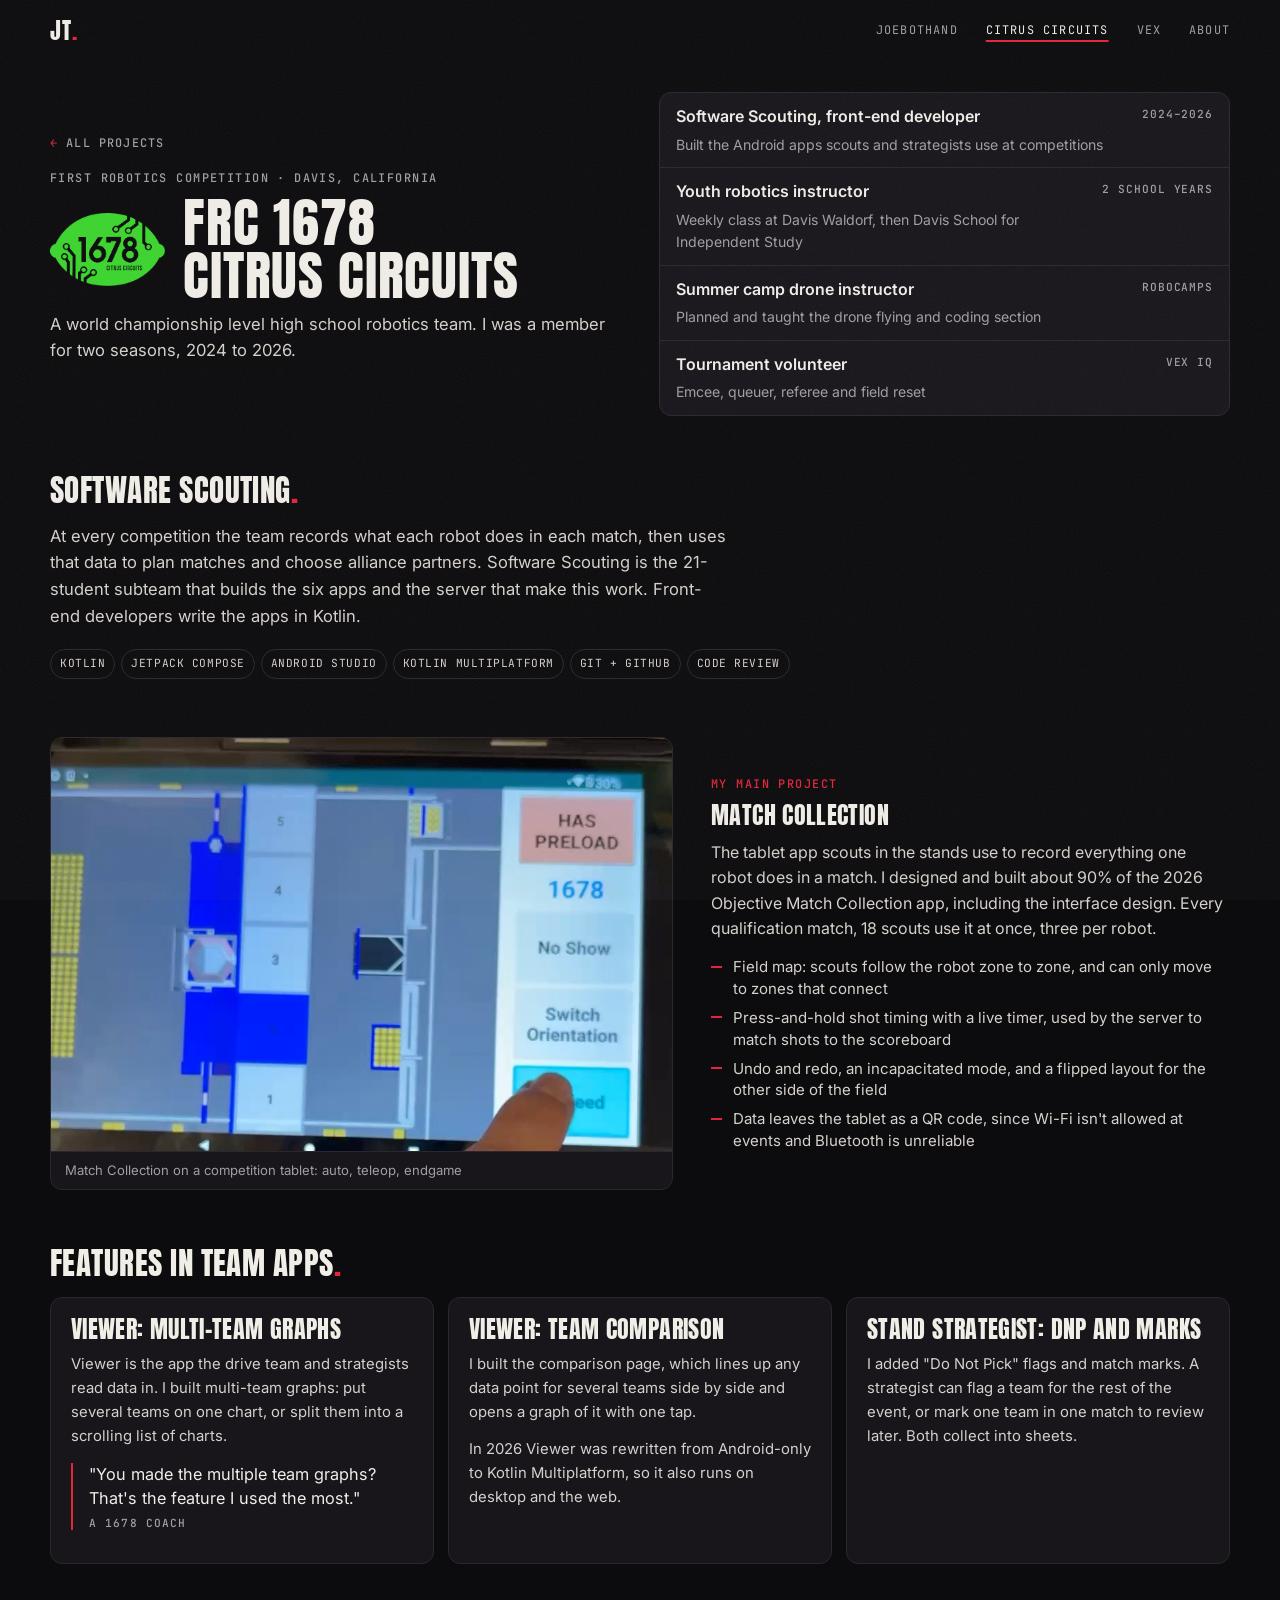
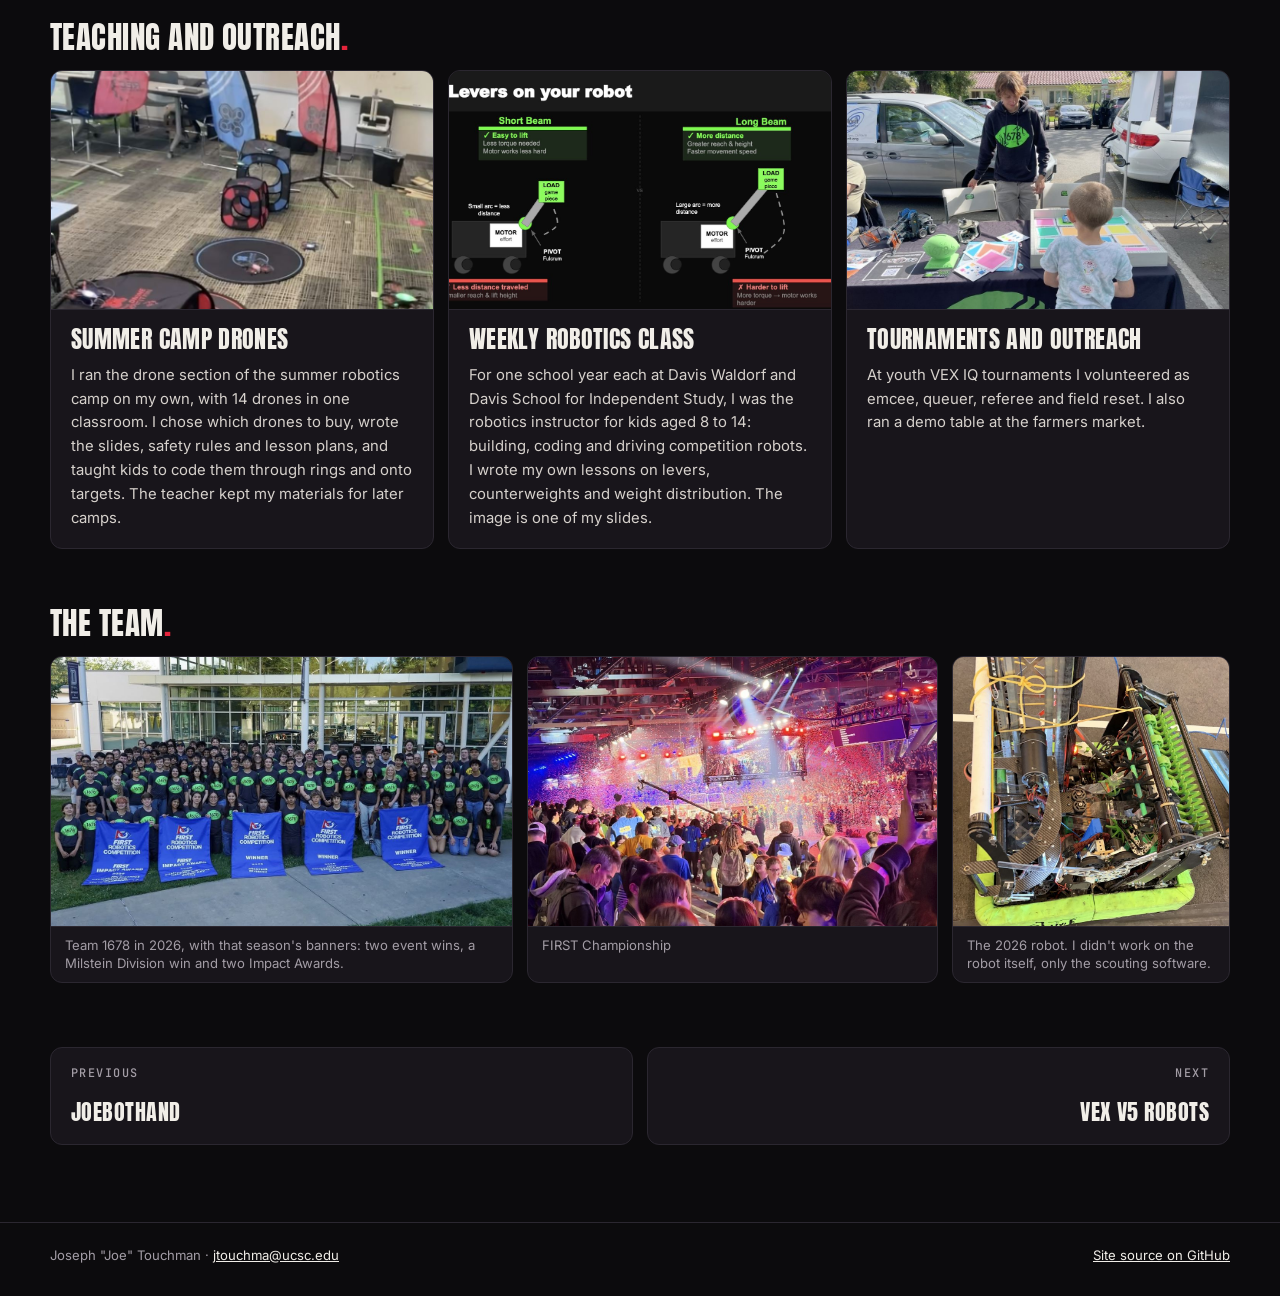
==== citrus.html @ 715a4aa3 "Restructure into a short home page plus one page per project Home is now the hero with contact links" ====
<!doctype html>
<html lang="en">
<head>
  <meta charset="utf-8">
  <meta name="viewport" content="width=device-width, initial-scale=1">
  <title>FRC 1678 Citrus Circuits · Joe Touchman</title>
  <meta name="description" content="My two seasons on FRC Team 1678 Citrus Circuits: Software Scouting front-end developer, youth robotics instructor and tournament volunteer.">
  <link rel="canonical" href="https://joetouchman.com/citrus.html">
  <meta property="og:type" content="website">
  <meta property="og:title" content="FRC 1678 Citrus Circuits · Joe Touchman">
  <meta property="og:description" content="My two seasons on FRC Team 1678 Citrus Circuits: Software Scouting front-end developer, youth robotics instructor and tournament volunteer.">
  <meta property="og:url" content="https://joetouchman.com/citrus.html">
  <meta property="og:image" content="https://joetouchman.com/assets/img/og.jpg">
  <meta name="twitter:card" content="summary_large_image">
  <meta name="theme-color" content="#0c0b0d">
  <link rel="icon" href="data:image/svg+xml,%3Csvg xmlns='http://www.w3.org/2000/svg' viewBox='0 0 64 64'%3E%3Crect width='64' height='64' rx='12' fill='%230c0b0d'/%3E%3Ctext x='32' y='44' font-family='Impact,Arial Black,sans-serif' font-size='34' text-anchor='middle' fill='%23f1eee8'%3EJT%3C/text%3E%3Crect x='12' y='52' width='40' height='4' fill='%23e5243b'/%3E%3C/svg%3E">
  <link rel="preconnect" href="https://fonts.googleapis.com">
  <link rel="preconnect" href="https://fonts.gstatic.com" crossorigin>
  <link href="https://fonts.googleapis.com/css2?family=Anton&family=Inter:wght@400;500;600&family=JetBrains+Mono:wght@400;500&display=swap" rel="stylesheet">
  <link rel="stylesheet" href="css/style.css">
</head>
<body>
  <a class="skip" href="#main">Skip to content</a>

  <header class="nav" id="nav">
    <a class="nav__logo" href="index.html" aria-label="Joe Touchman, home">JT<span>.</span></a>
    <nav class="nav__links" aria-label="Pages">
      <a href="hand.html">JoebotHand</a>
      <a href="citrus.html" class="is-active">Citrus Circuits</a>
      <a href="vex.html">VEX</a>
      <a href="index.html#about" class="hide-s">About</a>
    </nav>
  </header>

  <main class="page" id="main">
    <div class="wrap">

      <header class="page__head">
        <div>
          <a class="back" href="index.html#projects">All projects</a>
          <span class="tag">FIRST Robotics Competition · Davis, California</span>
          <div class="titlerow">
            <img src="assets/img/citrus-logo.png" width="313" height="199" alt="Citrus Circuits 1678 logo">
            <h1>FRC 1678 Citrus Circuits</h1>
          </div>
          <p class="lead">A world championship level high school robotics team. I was a member for two seasons, 2024 to 2026.</p>
        </div>
        <ul class="roles" aria-label="My roles">
          <li><b>Software Scouting, front-end developer</b><em>2024–2026</em><span>Built the Android apps scouts and strategists use at competitions</span></li>
          <li><b>Youth robotics instructor</b><em>2 school years</em><span>Weekly class at Davis Waldorf, then Davis School for Independent Study</span></li>
          <li><b>Summer camp drone instructor</b><em>Robocamps</em><span>Planned and taught the drone flying and coding section</span></li>
          <li><b>Tournament volunteer</b><em>VEX IQ</em><span>Emcee, queuer, referee and field reset</span></li>
        </ul>
      </header>

      <section class="block reveal">
        <h2>Software Scouting</h2>
        <p class="lead">At every competition the team records what each robot does in each match, then uses that data to plan matches and choose alliance partners. Software Scouting is the 21-student subteam that builds the six apps and the server that make this work. Front-end developers write the apps in Kotlin.</p>
        <ul class="chips"><li>Kotlin</li><li>Jetpack Compose</li><li>Android Studio</li><li>Kotlin Multiplatform</li><li>Git + GitHub</li><li>Code review</li></ul>
      </section>

      <section class="block reveal">
        <div class="split split--wide">
          <figure class="frame">
            <video class="loop" muted loop playsinline preload="none" poster="assets/video/match-collection.jpg" aria-label="Using the Match Collection app on a tablet: tapping field zones in auto, holding the shoot button in teleop, then the endgame screen.">
              <source src="assets/video/match-collection.mp4" type="video/mp4">
            </video>
            <figcaption>Match Collection on a competition tablet: auto, teleop, endgame</figcaption>
          </figure>
          <div>
            <span class="tag tag--hot">My main project</span>
            <h3>Match Collection</h3>
            <p>The tablet app scouts in the stands use to record everything one robot does in a match. I designed and built about 90% of the 2026 Objective Match Collection app, including the interface design. Every qualification match, 18 scouts use it at once, three per robot.</p>
            <ul class="ticks">
              <li>Field map: scouts follow the robot zone to zone, and can only move to zones that connect</li>
              <li>Press-and-hold shot timing with a live timer, used by the server to match shots to the scoreboard</li>
              <li>Undo and redo, an incapacitated mode, and a flipped layout for the other side of the field</li>
              <li>Data leaves the tablet as a QR code, since Wi-Fi isn't allowed at events and Bluetooth is unreliable</li>
            </ul>
          </div>
        </div>
      </section>

      <section class="block reveal">
        <h2>Features in team apps</h2>
        <div class="cards">
          <article class="card">
            <h3>Viewer: multi-team graphs</h3>
            <p>Viewer is the app the drive team and strategists read data in. I built multi-team graphs: put several teams on one chart, or split them into a scrolling list of charts.</p>
            <blockquote>"You made the multiple team graphs? That's the feature I used the most."<cite>A 1678 coach</cite></blockquote>
          </article>
          <article class="card">
            <h3>Viewer: team comparison</h3>
            <p>I built the comparison page, which lines up any data point for several teams side by side and opens a graph of it with one tap.</p>
            <p class="small">In 2026 Viewer was rewritten from Android-only to Kotlin Multiplatform, so it also runs on desktop and the web.</p>
          </article>
          <article class="card">
            <h3>Stand Strategist: DNP and marks</h3>
            <p>I added "Do Not Pick" flags and match marks. A strategist can flag a team for the rest of the event, or mark one team in one match to review later. Both collect into sheets.</p>
          </article>
        </div>
      </section>

      <section class="block reveal">
        <h2>Teaching and outreach</h2>
        <div class="cards">
          <article class="card card--img">
            <img src="assets/img/drone-course.jpg" loading="lazy" width="800" height="1070" alt="A classroom drone course with arches, hoops and landing pads.">
            <h3>Summer camp drones</h3>
            <p>I ran the drone section of the summer robotics camp on my own, with 14 drones in one classroom. I chose which drones to buy, wrote the slides, safety rules and lesson plans, and taught kids to code them through rings and onto targets. The teacher kept my materials for later camps.</p>
          </article>
          <article class="card card--img">
            <img src="assets/img/slide-levers.jpg" loading="lazy" width="1200" height="675" alt="One of my slides comparing a short arm and a long arm on a robot.">
            <h3>Weekly robotics class</h3>
            <p>For one school year each at Davis Waldorf and Davis School for Independent Study, I was the robotics instructor for kids aged 8 to 14: building, coding and driving competition robots. I wrote my own lessons on levers, counterweights and weight distribution. The image is one of my slides.</p>
          </article>
          <article class="card card--img">
            <img src="assets/img/outreach-market.jpg" loading="lazy" width="1000" height="741" alt="Me running a Citrus Circuits robotics table at a farmers market.">
            <h3>Tournaments and outreach</h3>
            <p>At youth VEX IQ tournaments I volunteered as emcee, queuer, referee and field reset. I also ran a demo table at the farmers market.</p>
          </article>
        </div>
      </section>

      <section class="block reveal">
        <h2>The team</h2>
        <div class="gallery">
          <figure class="frame">
            <img src="assets/img/team-2026.jpg" loading="lazy" width="1200" height="792" alt="The 2026 Citrus Circuits team posing with five blue FIRST Robotics Competition banners.">
            <figcaption>Team 1678 in 2026, with that season's banners: two event wins, a Milstein Division win and two Impact Awards.</figcaption>
          </figure>
          <figure class="frame">
            <img src="assets/img/worlds.jpg" loading="lazy" width="1200" height="897" alt="Confetti falling over the crowd at the FIRST Championship.">
            <figcaption>FIRST Championship</figcaption>
          </figure>
          <figure class="frame">
            <img src="assets/img/robot-2026.jpg" loading="lazy" width="900" height="996" alt="The 2026 Citrus Circuits robot, seen from above.">
            <figcaption>The 2026 robot. I didn't work on the robot itself, only the scouting software.</figcaption>
          </figure>
        </div>
      </section>

      <nav class="nextup" aria-label="Other projects">
        <a href="hand.html"><span class="tag">Previous</span><b>JoebotHand</b></a>
        <a href="vex.html"><span class="tag">Next</span><b>VEX V5 robots</b></a>
      </nav>
    </div>
  </main>

  <footer class="footer">
    <div class="wrap">
      <p>Joseph "Joe" Touchman · <a href="mailto:jtouchma@ucsc.edu">jtouchma@ucsc.edu</a></p>
      <p><a href="https://github.com/JoeTouchman/joetouchman.com" target="_blank" rel="noopener">Site source on GitHub</a></p>
    </div>
  </footer>

  <script src="js/main.js" defer></script>
</body>
</html>
---- css/style.css ----
/* joetouchman.com
   Palette: near-black, bone white, one crimson accent, a little violet in the glows.
   Type: Anton (display), Inter (body), JetBrains Mono (labels). */

:root {
  --bg: #0c0b0d;
  --bg-alt: #121014;
  --surface: #18151b;
  --line: #2b2730;
  --text: #f1eee8;
  --soft: #d6d1cc;
  --muted: #a39da6;
  --accent: #e5243b;
  --accent-soft: rgba(229, 36, 59, .13);
  --violet: #7a4bff;
  --radius: 12px;
  --wrap: 1180px;
  --gap: clamp(20px, 3vw, 40px);
  --display: "Anton", "Impact", "Arial Narrow Bold", sans-serif;
  --body: "Inter", system-ui, -apple-system, "Segoe UI", sans-serif;
  --mono: "JetBrains Mono", ui-monospace, "SF Mono", Menlo, monospace;
}

*, *::before, *::after { box-sizing: border-box; }
html { scroll-behavior: smooth; scroll-padding-top: 76px; -webkit-text-size-adjust: 100%; }
body {
  margin: 0;
  background: var(--bg);
  color: var(--text);
  font-family: var(--body);
  font-size: 16px;
  line-height: 1.6;
  -webkit-font-smoothing: antialiased;
  overflow-x: hidden;
}
/* faint film grain over everything */
body::after {
  content: "";
  position: fixed; inset: 0;
  pointer-events: none;
  z-index: 100;
  opacity: .06;
  background-image: url("data:image/svg+xml,%3Csvg xmlns='http://www.w3.org/2000/svg' width='220' height='220'%3E%3Cfilter id='n'%3E%3CfeTurbulence type='fractalNoise' baseFrequency='.9' numOctaves='2' stitchTiles='stitch'/%3E%3C/filter%3E%3Crect width='100%25' height='100%25' filter='url(%23n)'/%3E%3C/svg%3E");
}
img, video, canvas { display: block; max-width: 100%; height: auto; }
a { color: inherit; }
p { margin: 0 0 .9em; }
h1, h2, h3, h4 { margin: 0; font-weight: 400; }
ul, ol, dl, dd { margin: 0; padding: 0; list-style: none; }
::selection { background: var(--accent); color: #fff; }
:focus-visible { outline: 2px solid var(--accent); outline-offset: 3px; border-radius: 4px; }

.wrap { width: min(var(--wrap), 100% - 48px); margin-inline: auto; }
.skip { position: absolute; left: -999px; top: 8px; background: var(--text); color: var(--bg); padding: 8px 14px; border-radius: 8px; z-index: 200; }
.skip:focus { left: 8px; }

/* ---------- type ---------- */
h1, h2, h3 { font-family: var(--display); text-transform: uppercase; letter-spacing: .015em; text-wrap: balance; }
h2 { font-size: clamp(1.9rem, 3.2vw, 2.6rem); line-height: 1.05; }
h3 { font-size: clamp(1.3rem, 1.9vw, 1.6rem); line-height: 1.1; margin-bottom: .45em; }
h4 { font-family: var(--mono); font-size: .74rem; font-weight: 500; text-transform: uppercase; letter-spacing: .12em; color: var(--muted); margin-bottom: .7em; }
.lead { font-size: clamp(1.02rem, 1.3vw, 1.14rem); color: var(--soft); max-width: 68ch; }
.small { font-size: .86rem; color: var(--muted); }
.muted { color: var(--muted); }
.tag, .eyebrow {
  font-family: var(--mono);
  font-size: .74rem;
  font-weight: 500;
  letter-spacing: .12em;
  text-transform: uppercase;
  color: var(--muted);
}
.tag { display: block; margin-bottom: .7em; }
.tag--hot { color: var(--accent); }

/* ---------- buttons, chips, lists ---------- */
.btn {
  display: inline-flex; align-items: center; gap: .5em;
  padding: .7em 1.15em;
  border: 1px solid var(--line);
  border-radius: 999px;
  background: rgba(255, 255, 255, .02);
  color: var(--text);
  font: 500 .92rem/1 var(--body);
  text-decoration: none;
  cursor: pointer;
  transition: border-color .2s, background .2s, transform .2s;
}
.btn:hover { border-color: var(--text); transform: translateY(-2px); }
.btn--primary { background: var(--accent); border-color: var(--accent); color: #fff; }
.btn--primary:hover { background: #ff3049; border-color: #ff3049; }
.btn[hidden] { display: none; }
.row { display: flex; flex-wrap: wrap; gap: 10px; margin: 1.1em 0 0; }
.chips { display: flex; flex-wrap: wrap; gap: 6px; margin: 0; }
.chips span, .chips li { font-family: var(--mono); font-size: .7rem; letter-spacing: .05em; text-transform: uppercase; padding: 5px 9px; border: 1px solid var(--line); border-radius: 999px; color: var(--soft); white-space: nowrap; }
.ticks { display: grid; gap: 7px; }
.ticks li { position: relative; padding-left: 22px; color: var(--soft); font-size: .94rem; line-height: 1.45; }
.ticks li::before { content: ""; position: absolute; left: 0; top: .62em; width: 11px; height: 2px; background: var(--accent); }

/* ---------- nav ---------- */
.nav {
  position: fixed; top: 0; left: 0; right: 0; z-index: 50;
  display: flex; align-items: center; justify-content: space-between; gap: 20px;
  padding: 12px max(24px, calc((100vw - var(--wrap)) / 2));
  transition: background .3s, border-color .3s;
  border-bottom: 1px solid transparent;
}
.nav.is-stuck { background: rgba(12, 11, 13, .8); backdrop-filter: blur(14px); -webkit-backdrop-filter: blur(14px); border-color: var(--line); }
.nav__logo { font-family: var(--display); font-size: 1.45rem; letter-spacing: .04em; text-decoration: none; }
.nav__logo span { color: var(--accent); }
.nav__links { display: flex; gap: clamp(14px, 2.4vw, 28px); }
.nav__links a { font-family: var(--mono); font-size: .74rem; letter-spacing: .1em; text-transform: uppercase; text-decoration: none; color: var(--muted); transition: color .2s; white-space: nowrap; }
.nav__links a:hover, .nav__links a.is-active { color: var(--text); }
.nav__links a.is-active { text-decoration: underline; text-decoration-color: var(--accent); text-underline-offset: 6px; text-decoration-thickness: 2px; }

/* ---------- media frames ---------- */
.frame {
  position: relative; margin: 0;
  border: 1px solid var(--line);
  border-radius: var(--radius);
  background: var(--surface);
  overflow: hidden;
}
.frame > img, .frame > video { width: 100%; }
.frame figcaption { padding: 9px 14px; font-size: .82rem; color: var(--muted); border-top: 1px solid var(--line); line-height: 1.4; }
.frame figcaption b { color: var(--text); font-weight: 600; }

/* ---------- hero ---------- */
.hero { position: relative; min-height: 100svh; display: flex; flex-direction: column; padding-top: 72px; overflow: hidden; }
.hero__glow {
  position: absolute; inset: -20%;
  background:
    radial-gradient(38% 42% at var(--mx, 72%) var(--my, 38%), rgba(229, 36, 59, .2), transparent 70%),
    radial-gradient(34% 40% at 18% 78%, rgba(122, 75, 255, .13), transparent 70%);
  pointer-events: none;
}
.hero__grid { position: relative; flex: 1; display: grid; grid-template-columns: minmax(0, 1fr) minmax(0, 1fr); gap: clamp(28px, 4vw, 64px); align-items: stretch; }
.hero__text { container-type: inline-size; display: flex; flex-direction: column; justify-content: flex-end; padding-top: 20px; }
.eyebrow { display: flex; align-items: center; gap: 10px; margin-bottom: 1.3em; }
.dot { flex: none; width: 8px; height: 8px; border-radius: 50%; background: var(--accent); box-shadow: 0 0 0 0 rgba(229, 36, 59, .7); animation: pulse 2s infinite; }
@keyframes pulse { to { box-shadow: 0 0 0 12px rgba(229, 36, 59, 0); } }
.hero__name { font-size: clamp(3.4rem, 9vw, 8rem); line-height: .9; letter-spacing: .005em; }
/* size the name so TOUCHMAN exactly fills its column (the word is about 4.1em wide) */
@supports (width: 1cqw) { .hero__name { font-size: min(calc(100cqw / 4.2), 11rem); } }
.hero__name .line { display: block; overflow: hidden; padding-bottom: .06em; }
.hero__name .line > span { display: block; transform: translateY(105%); animation: rise .9s cubic-bezier(.2, .8, .2, 1) forwards; }
.hero__name .line:nth-child(2) > span { animation-delay: .12s; }
.hero__name .line--outline { color: transparent; -webkit-text-stroke: 2px var(--text); }
@keyframes rise { to { transform: none; } }

.hero__lower { display: flex; align-items: flex-end; justify-content: space-between; gap: 12px; }
.contacts { align-self: flex-start; display: grid; gap: 2px; margin-top: clamp(18px, 3.2vh, 34px); padding-bottom: 24px; min-width: 0; }
.contacts .c { display: flex; align-items: center; gap: 12px; padding: 6px 0; color: var(--soft); text-decoration: none; font-size: 1rem; transition: color .2s, transform .2s; }
.contacts svg { flex: none; width: 19px; height: 19px; fill: var(--muted); transition: fill .2s; }
.contacts a.c:hover { color: var(--text); transform: translateX(4px); }
.contacts a.c:hover svg { fill: var(--accent); }
.contacts small { font: 500 .62rem var(--mono); letter-spacing: .1em; text-transform: uppercase; color: var(--muted); border: 1px solid var(--line); border-radius: 999px; padding: 2px 7px; }
.contacts .c--todo { color: var(--muted); cursor: default; }
.hero__portrait { flex: none; align-self: flex-end; margin: -30px 0 0; position: relative; z-index: 2; }
.hero__portrait img { height: clamp(240px, 47svh, 470px); width: auto; filter: drop-shadow(0 0 46px rgba(229, 36, 59, .28)); }

.hero__media { align-self: center; margin-bottom: 28px; box-shadow: 0 40px 120px -30px rgba(229, 36, 59, .35); transform: rotate(1.2deg); transition: transform .5s cubic-bezier(.2, .8, .2, 1); }
.hero__media:hover { transform: rotate(0); }
.hero__media video { aspect-ratio: 16 / 9; object-fit: cover; }
.hero__media figcaption { padding: 0; }
.hero__media figcaption a { display: flex; align-items: center; justify-content: space-between; padding: 11px 16px; color: var(--text); text-decoration: none; font: 500 .8rem var(--mono); letter-spacing: .1em; text-transform: uppercase; transition: background .2s, color .2s; }
.hero__media figcaption a:hover { background: var(--accent); color: #fff; }

.eyebrow, .contacts, .hero__portrait, .hero__media { opacity: 0; animation: fadeUp .8s .35s ease forwards; }
.contacts { animation-delay: .45s; }
.hero__portrait { animation-delay: .55s; }
.hero__media { animation-name: fadeUpTilt; animation-delay: .5s; }
@keyframes fadeUp { from { opacity: 0; transform: translateY(18px); } to { opacity: 1; transform: none; } }
@keyframes fadeUpTilt { from { opacity: 0; transform: translateY(24px) rotate(0); } to { opacity: 1; transform: rotate(1.2deg); } }

.ticker { position: relative; z-index: 3; border-block: 1px solid var(--line); background: var(--bg); overflow: hidden; }
.ticker__track { display: flex; align-items: center; gap: 26px; width: max-content; padding: 11px 0; animation: marquee 46s linear infinite; }
.ticker span { font-family: var(--display); text-transform: uppercase; font-size: 1.1rem; letter-spacing: .05em; color: #cfc9c4; white-space: nowrap; }
.ticker i { font-style: normal; color: var(--accent); font-size: .7rem; }
@keyframes marquee { to { transform: translateX(-50%); } }

/* ---------- sections ---------- */
.section { padding: clamp(44px, 5.5vw, 76px) 0; position: relative; }
.section--alt { background: var(--bg-alt); border-block: 1px solid var(--line); }
.section__head { display: flex; align-items: baseline; gap: 18px; flex-wrap: wrap; margin-bottom: clamp(18px, 2.4vw, 28px); }
.section__head h2::after { content: "."; color: var(--accent); }
.section__head p { margin: 0; color: var(--muted); font-size: .95rem; }
.block { margin-top: clamp(36px, 4.5vw, 60px); }
.block > h2 { margin-bottom: .55em; font-size: clamp(1.5rem, 2.4vw, 2rem); }
.block > h2::after { content: "."; color: var(--accent); }
.block > .lead { margin-bottom: 1.2em; }

.reveal { opacity: 0; transform: translateY(22px); transition: opacity .7s ease, transform .7s cubic-bezier(.2, .8, .2, 1); }
.reveal.is-in { opacity: 1; transform: none; }

/* ---------- home: project cards ---------- */
.projects { display: grid; grid-template-columns: 1.25fr 1fr 1fr; gap: 16px; }
.pcard { display: flex; flex-direction: column; border: 1px solid var(--line); border-radius: var(--radius); background: var(--surface); overflow: hidden; text-decoration: none; transition: border-color .25s, transform .25s, box-shadow .25s; }
.pcard:hover { border-color: var(--accent); transform: translateY(-4px); box-shadow: 0 24px 60px -30px rgba(229, 36, 59, .5); }
.pcard__media { position: relative; border-bottom: 1px solid var(--line); background: #000; }
.pcard__media img, .pcard__media video { width: 100%; height: clamp(150px, 15vw, 200px); object-fit: cover; }
.pcard__media .pcard__logo { position: absolute; left: 12px; bottom: 12px; width: 84px; height: auto; filter: drop-shadow(0 4px 14px rgba(0, 0, 0, .8)); }
.pcard__body { display: flex; flex-direction: column; flex: 1; padding: 18px 20px 18px; }
.pcard__body h3 { font-size: clamp(1.5rem, 2.2vw, 1.9rem); margin-bottom: .3em; }
.pcard__body > p { color: var(--soft); font-size: .95rem; margin-bottom: .9em; }
.pcard .ticks { margin-bottom: 1.1em; }
.pcard .ticks li { font-size: .88rem; color: var(--muted); }
.more { margin-top: auto; font: 500 .76rem var(--mono); letter-spacing: .1em; text-transform: uppercase; color: var(--text); display: flex; align-items: center; gap: 8px; }
.more::after { content: "→"; color: var(--accent); transition: transform .25s; }
.pcard:hover .more::after { transform: translateX(5px); }

/* ---------- home: about ---------- */
.about { display: grid; grid-template-columns: minmax(0, 1fr) minmax(0, 1fr); gap: var(--gap); align-items: start; }
.about__text p { color: var(--soft); }
.looking { margin: 1.1em 0 1.2em; padding: 14px 18px; border: 1px solid rgba(229, 36, 59, .45); border-radius: var(--radius); background: var(--accent-soft); }
.looking .tag { margin-bottom: .35em; }
.looking p:last-child { margin: 0; color: var(--text); }
.facts { display: grid; grid-template-columns: auto 1fr; gap: 6px 18px; font-size: .92rem; }
.facts dt { font: 500 .7rem var(--mono); letter-spacing: .1em; text-transform: uppercase; color: var(--muted); padding-top: .25em; }
.facts dd { color: var(--soft); }
.toolbox { border: 1px solid var(--line); border-radius: var(--radius); background: var(--surface); }
.toolbox > div { display: grid; grid-template-columns: 92px 1fr; gap: 12px; align-items: start; padding: 12px 16px; border-bottom: 1px solid var(--line); }
.toolbox > div:last-child { border-bottom: 0; }
.toolbox h4 { margin: .45em 0 0; color: var(--accent); }
.offclock { display: grid; grid-template-columns: 1.6fr 1fr; gap: 12px; margin-top: 12px; }
.offclock .frame { display: flex; flex-direction: column; }
.offclock video, .offclock img { width: 100%; height: clamp(130px, 13vw, 170px); object-fit: cover; }
.offclock__drums img { object-position: 50% 38%; }
.eq { display: inline-flex; gap: 2px; align-items: flex-end; height: 11px; margin-left: 6px; vertical-align: -1px; }
.eq i { width: 3px; height: 100%; background: var(--accent); animation: eq 1s ease-in-out infinite; transform-origin: bottom; }
.eq i:nth-child(2) { animation-delay: -.3s; } .eq i:nth-child(3) { animation-delay: -.6s; } .eq i:nth-child(4) { animation-delay: -.15s; }
@keyframes eq { 0%, 100% { transform: scaleY(.25); } 50% { transform: scaleY(1); } }

/* ---------- project pages ---------- */
.page { padding-top: 92px; padding-bottom: clamp(44px, 6vw, 80px); }
.page__head { display: grid; grid-template-columns: minmax(0, 1fr) minmax(0, 1fr); gap: var(--gap); align-items: center; }
.page__head--solo { grid-template-columns: 1fr; }
.back { display: inline-flex; gap: 8px; margin-bottom: 18px; font: 500 .74rem var(--mono); letter-spacing: .1em; text-transform: uppercase; color: var(--muted); text-decoration: none; transition: color .2s; }
.back:hover { color: var(--text); }
.back::before { content: "←"; color: var(--accent); }
.page h1 { font-size: clamp(2.6rem, 6vw, 4.6rem); line-height: .98; margin-bottom: .25em; }
.page h1 span { color: var(--accent); }
.titlerow { display: flex; align-items: center; gap: 18px; margin-bottom: .5em; }
.titlerow img { width: clamp(84px, 9vw, 120px); height: auto; flex: none; }
.titlerow h1 { margin: 0; font-size: clamp(2.1rem, 4.4vw, 3.4rem); }
.page__head .chips { margin-top: 1em; }

.roles { border: 1px solid var(--line); border-radius: var(--radius); background: var(--surface); }
.roles li { display: grid; grid-template-columns: 1fr auto; gap: 4px 16px; padding: 11px 16px; border-bottom: 1px solid var(--line); }
.roles li:last-child { border-bottom: 0; }
.roles b { font-weight: 600; }
.roles span { color: var(--muted); font-size: .88rem; grid-column: 1; }
.roles em { font: 500 .7rem var(--mono); font-style: normal; letter-spacing: .08em; text-transform: uppercase; color: var(--muted); grid-row: 1; grid-column: 2; padding-top: .3em; white-space: nowrap; }

.split { display: grid; grid-template-columns: minmax(0, 1fr) minmax(0, 1fr); gap: var(--gap); align-items: center; }
.split--wide { grid-template-columns: minmax(0, 6fr) minmax(0, 5fr); }
.split p { color: var(--soft); }
.cards { display: grid; grid-template-columns: repeat(3, 1fr); gap: 14px; }
.cards--2 { grid-template-columns: repeat(2, 1fr); }
.card { border: 1px solid var(--line); border-radius: var(--radius); background: var(--surface); padding: 18px 20px; }
.card p { color: var(--soft); font-size: .93rem; }
.card p:last-child { margin-bottom: 0; }
.card--img { padding: 0; overflow: hidden; }
.card--img img { width: 100%; aspect-ratio: 16 / 10; object-fit: cover; border-bottom: 1px solid var(--line); }
.card--img h3 { padding: 16px 20px 0; }
.card--img p { padding: 0 20px; }
.card--img p:last-child { padding-bottom: 18px; }
blockquote { margin: .9em 0; padding: 0 0 0 16px; border-left: 2px solid var(--accent); font-size: 1.02rem; line-height: 1.45; color: var(--text); }
blockquote cite { display: block; margin-top: .5em; font: 500 .7rem var(--mono); font-style: normal; letter-spacing: .1em; text-transform: uppercase; color: var(--muted); }

.media3 { display: grid; grid-template-columns: repeat(3, 1fr); gap: 14px; }
.media3 video, .media3 img { aspect-ratio: 16 / 9; object-fit: cover; }
.gallery { display: grid; grid-template-columns: 1.5fr 1.33fr .9fr; gap: 14px; }
.gallery .frame { display: flex; flex-direction: column; }
.gallery img { height: clamp(180px, 21vw, 270px); width: 100%; object-fit: cover; flex: none; }
.gallery figcaption { flex: 1; }
.steps { counter-reset: s; display: grid; gap: 12px; }
.steps li { counter-increment: s; position: relative; padding-left: 40px; color: var(--muted); font-size: .95rem; }
.steps li b { color: var(--text); font-weight: 600; }
.steps li::before { content: counter(s); position: absolute; left: 0; top: 0; width: 26px; height: 26px; display: grid; place-items: center; border: 1px solid var(--line); border-radius: 50%; font: 500 .74rem var(--mono); color: var(--text); }
.steps li:last-child::before { background: var(--accent); border-color: var(--accent); color: #fff; }
.credit { font-size: .86rem; color: var(--muted); border-top: 1px solid var(--line); padding-top: 1em; margin: 1.3em 0 0; }
.results { display: flex; flex-wrap: wrap; gap: 8px; margin-top: 1em; }

/* pipeline diagram */
.flow { display: grid; grid-template-columns: 1fr auto 1fr; align-items: stretch; }
.flow__lane { border: 1px solid var(--line); border-radius: var(--radius); padding: 14px; background: var(--surface); }
.flow__lane--hot { border-color: rgba(229, 36, 59, .45); background: linear-gradient(180deg, var(--accent-soft), transparent 70%), var(--surface); }
.flow__title { font-family: var(--mono); font-size: .7rem; letter-spacing: .14em; text-transform: uppercase; color: var(--muted); margin-bottom: 10px; }
.flow__row { display: flex; align-items: center; }
.node { flex: 1; min-width: 0; padding: 10px 8px; border: 1px solid var(--line); border-radius: 9px; background: var(--bg); text-align: center; }
.node b { display: block; font-weight: 600; font-size: .92rem; }
.node span { display: block; font-size: .72rem; color: var(--muted); line-height: 1.3; margin-top: 2px; }
.arrow { flex: 0 0 20px; height: 2px; background: var(--line); position: relative; }
.arrow::after { content: ""; position: absolute; right: -1px; top: -4px; border: 5px solid transparent; border-left-color: var(--muted); }
.flow__link { display: flex; align-items: center; justify-content: center; padding: 0 6px; position: relative; min-width: 150px; }
.flow__link::before { content: ""; position: absolute; left: 0; right: 0; top: 50%; border-top: 2px dashed var(--accent); opacity: .8; }
.flow__link span { position: relative; font-family: var(--mono); font-size: .66rem; letter-spacing: .06em; text-transform: uppercase; color: var(--text); background: var(--bg); border: 1px solid var(--line); padding: 6px 8px; border-radius: 8px; text-align: center; line-height: 1.5; max-width: 130px; }

/* live demo */
.demo { display: grid; grid-template-columns: minmax(0, 4fr) minmax(0, 6fr); gap: var(--gap); align-items: center; padding: clamp(18px, 2.6vw, 30px); border: 1px solid var(--line); border-radius: calc(var(--radius) + 4px); background: radial-gradient(60% 80% at 85% 10%, rgba(122, 75, 255, .12), transparent 70%), radial-gradient(50% 70% at 70% 100%, var(--accent-soft), transparent 70%), var(--surface); }
.demo__copy h2 { margin-bottom: .4em; }
.demo__copy h2::after { content: "."; color: var(--accent); }
.demo__copy p { color: var(--soft); }
.demo__buttons { display: flex; gap: 10px; flex-wrap: wrap; margin: 1em 0 .7em; }
.demo__status { font-family: var(--mono); font-size: .76rem; color: var(--muted); min-height: 1.6em; margin: 0; }
.demo__status.is-err { color: #ff7a8a; }
.demo__stage { display: flex; gap: 14px; align-items: center; justify-content: center; }
.demo__cam { flex: 1 1 50%; }
.demo__cam[hidden] { display: none; }
.demo__cam canvas { width: 100%; }
.demo__robot { flex: 1 1 50%; max-width: 300px; }
.demo__robot canvas { width: 100%; }
.bars { display: grid; gap: 5px; margin-top: 4px; }
.bars li { display: grid; grid-template-columns: 54px 1fr 38px; gap: 10px; align-items: center; font-family: var(--mono); font-size: .68rem; color: var(--muted); text-transform: uppercase; letter-spacing: .06em; }
.bars i { height: 5px; border-radius: 3px; background: var(--line); overflow: hidden; }
.bars b { display: block; height: 100%; width: 0; background: var(--accent); border-radius: 3px; }
.bars em { font-style: normal; text-align: right; color: var(--text); }

.yt { display: block; padding: 0; cursor: pointer; aspect-ratio: 16 / 9; width: 100%; }
.yt img { width: 100%; height: 100%; object-fit: cover; opacity: .82; transition: opacity .3s, transform .6s; }
.yt:hover img { opacity: 1; transform: scale(1.03); }
.yt__play { position: absolute; left: 50%; top: 50%; width: 68px; height: 68px; margin: -34px 0 0 -34px; border-radius: 50%; background: var(--accent); box-shadow: 0 10px 40px rgba(229, 36, 59, .5); transition: transform .25s; }
.yt__play::after { content: ""; position: absolute; left: 27px; top: 21px; border: 13px solid transparent; border-left: 21px solid #fff; border-right: 0; }
.yt:hover .yt__play { transform: scale(1.08); }
.yt iframe { position: absolute; inset: 0; width: 100%; height: 100%; border: 0; }

/* vex */
.robot { display: grid; grid-template-columns: minmax(0, 4fr) minmax(0, 7fr); gap: var(--gap); align-items: center; }
.robot img { aspect-ratio: 1; object-fit: cover; }
.robot p { color: var(--soft); max-width: 62ch; }
.robot .ticks { margin: .9em 0; }

/* next-project strip */
.nextup { display: grid; grid-template-columns: 1fr 1fr; gap: 14px; margin-top: clamp(40px, 5vw, 64px); }
.nextup a { display: flex; flex-direction: column; gap: 4px; padding: 16px 20px; border: 1px solid var(--line); border-radius: var(--radius); background: var(--surface); text-decoration: none; transition: border-color .25s, transform .25s; }
.nextup a:hover { border-color: var(--accent); transform: translateY(-3px); }
.nextup b { font: 400 1.4rem var(--display); text-transform: uppercase; letter-spacing: .02em; }
.nextup a:last-child { text-align: right; align-items: flex-end; }

/* ---------- footer ---------- */
.footer { border-top: 1px solid var(--line); padding: 22px 0 30px; font-size: .82rem; color: var(--muted); }
.footer .wrap { display: flex; justify-content: space-between; flex-wrap: wrap; gap: 8px 24px; }
.footer p { margin: 0; }
.footer a { color: var(--text); }

/* ---------- responsive ---------- */
@media (max-width: 980px) {
  .hero__grid, .about, .page__head, .split, .split--wide, .demo, .robot { grid-template-columns: 1fr; }
  .hero { min-height: 0; }
  .hero__grid { align-content: start; }
  .hero__text { justify-content: flex-start; padding-top: 28px; }
  .hero__lower { border-bottom: 1px solid var(--line); }
  .hero__media { transform: none; margin-bottom: 32px; }
  @keyframes fadeUpTilt { from { opacity: 0; transform: translateY(24px); } to { opacity: 1; transform: none; } }
  .projects { grid-template-columns: 1fr 1fr; }
  .projects > :first-child { grid-column: 1 / -1; }
  .flow { grid-template-columns: 1fr; }
  .flow__link { min-height: 56px; min-width: 0; }
  .flow__link::before { left: 50%; right: auto; top: 0; bottom: 0; border-top: 0; border-left: 2px dashed var(--accent); }
  .flow__link span { max-width: none; }
  .cards { grid-template-columns: 1fr 1fr; }
  .cards > :last-child:nth-child(odd) { grid-column: 1 / -1; }
  .gallery { grid-template-columns: 1fr 1fr; }
  .gallery > :first-child { grid-column: 1 / -1; }
  .robot .frame { max-width: 420px; }
  .split--flip > :first-child { order: 2; }
}
@media (max-width: 640px) {
  .wrap { width: calc(100% - 36px); }
  .nav { padding-inline: 18px; }
  .nav__links { gap: 14px; }
  .nav__links a { font-size: .66rem; letter-spacing: .06em; }
  .nav__links .hide-s { display: none; }
  .hero__name .line--outline { -webkit-text-stroke-width: 1.5px; }
  .contacts .c { font-size: .9rem; gap: 10px; }
  .contacts small { display: none; }
  .hero__portrait img { height: 250px; }
  .projects, .cards, .cards--2, .media3, .gallery, .offclock, .nextup { grid-template-columns: 1fr; }
  .toolbox > div { grid-template-columns: 1fr; gap: 4px; }
  .flow__row { flex-direction: column; }
  .flow__row .node { width: 100%; }
  .arrow { flex: 0 0 16px; width: 2px; height: 16px; }
  .arrow::after { right: -4px; top: auto; bottom: -1px; border: 5px solid transparent; border-top-color: var(--muted); }
  .demo__stage { flex-direction: column; }
  .demo__cam { width: 100%; }
  .demo__robot { max-width: 260px; width: 100%; }
  .gallery img { height: 220px; }
  .roles li { grid-template-columns: 1fr; }
  .roles em { grid-row: auto; grid-column: 1; }
  .titlerow { gap: 12px; }
}

@media (prefers-reduced-motion: reduce) {
  html { scroll-behavior: auto; }
  *, *::before, *::after { animation: none !important; transition: none !important; }
  .reveal, .eyebrow, .contacts, .hero__portrait, .hero__media { opacity: 1; transform: none; }
  .hero__name .line > span { transform: none; }
}
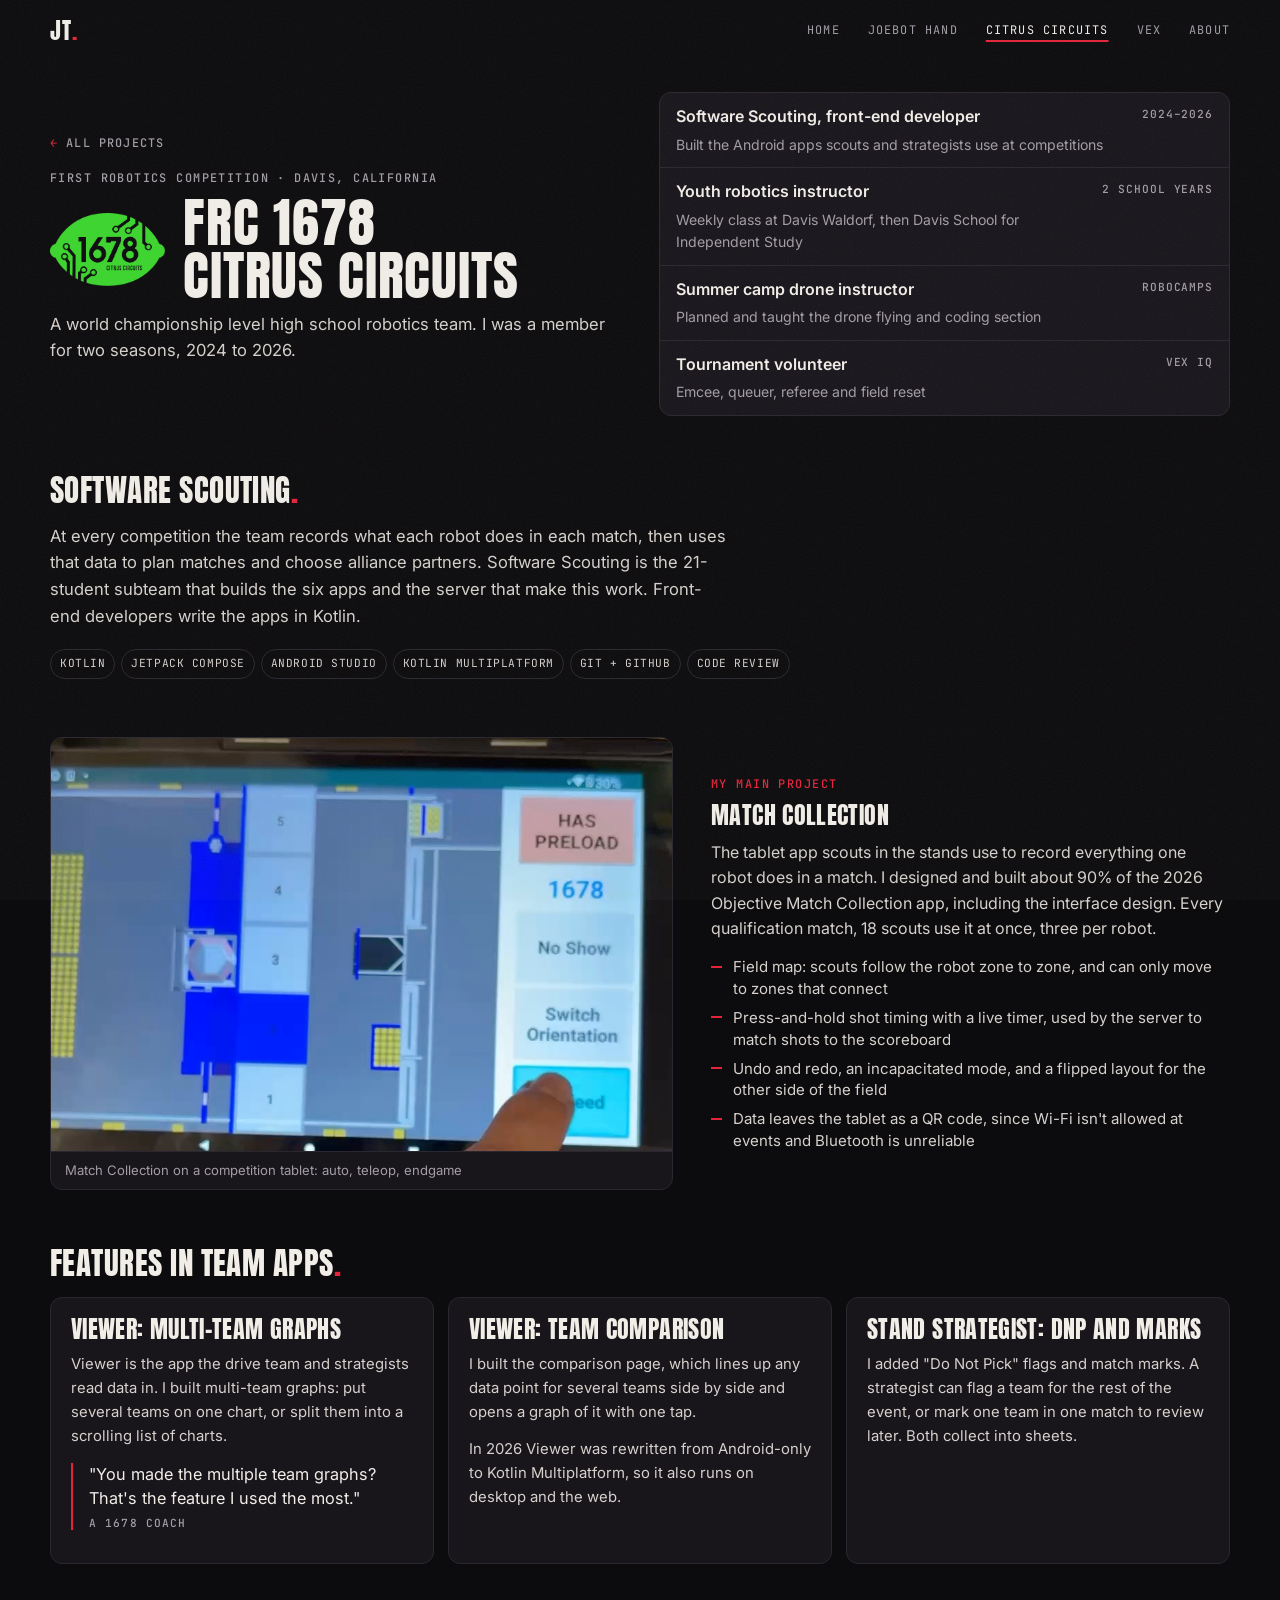
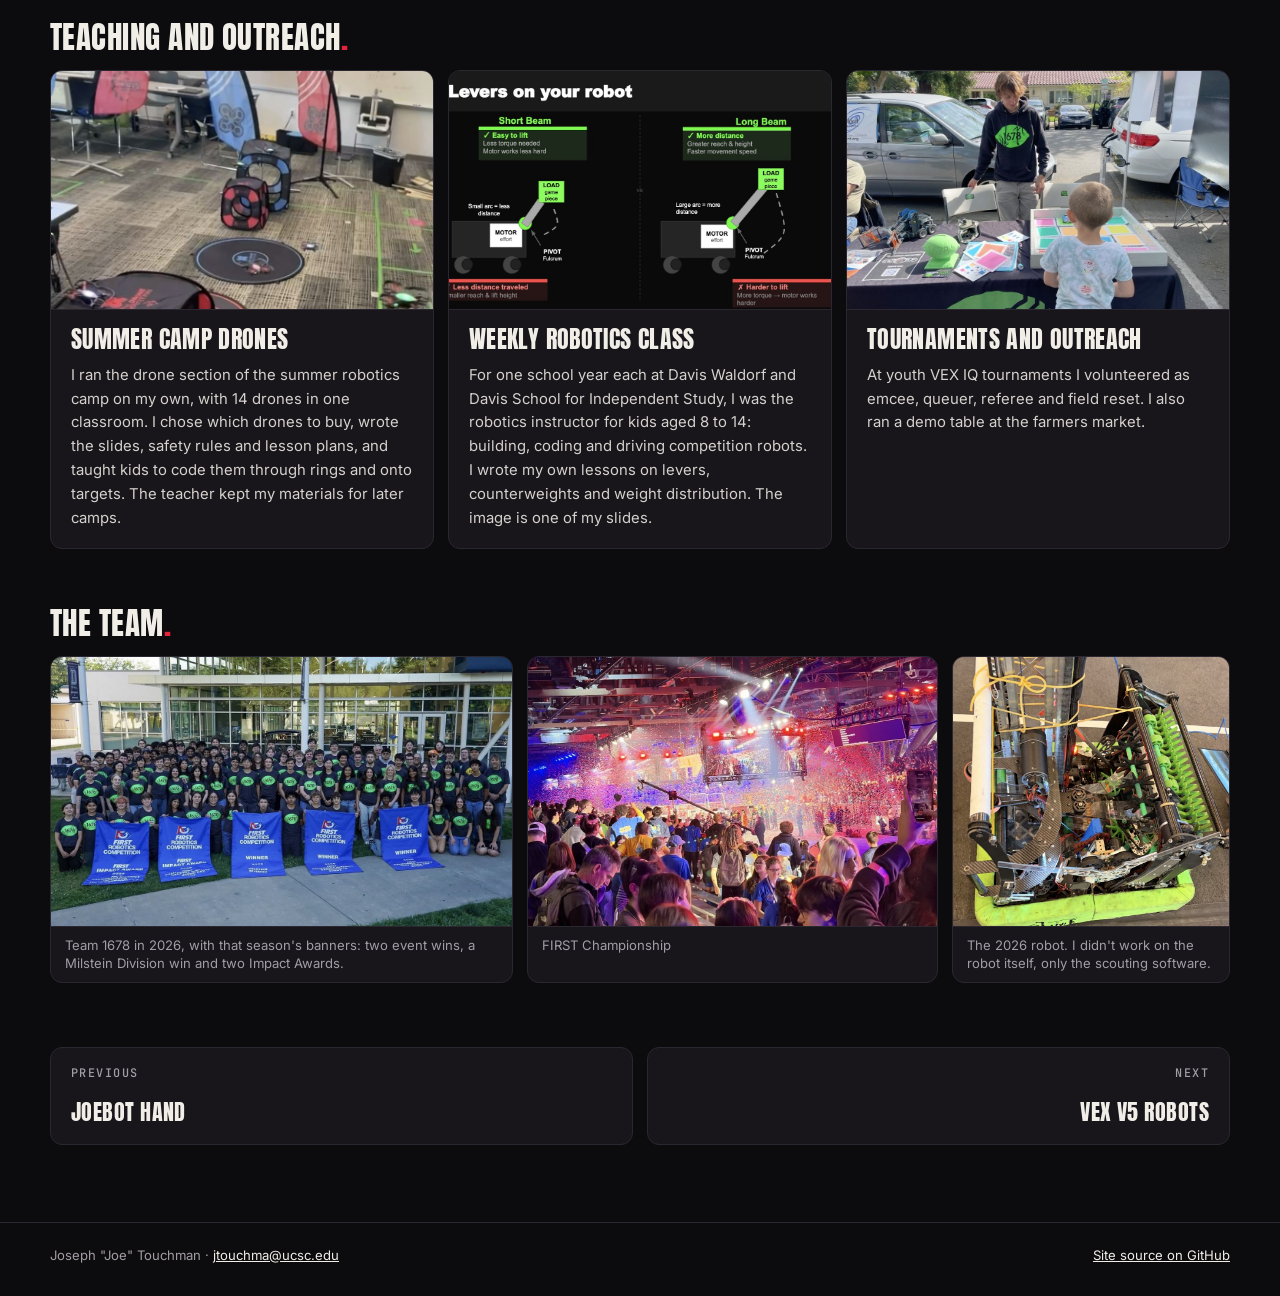
==== commit bc96b54d: "Hand page wiring section and clearer credit, drum clip player, Home link - Joebot Hand: keep only th" ====
--- a/citrus.html
+++ b/citrus.html
@@ -25,7 +25,8 @@
   <header class="nav" id="nav">
     <a class="nav__logo" href="index.html" aria-label="Joe Touchman, home">JT<span>.</span></a>
     <nav class="nav__links" aria-label="Pages">
-      <a href="hand.html">JoebotHand</a>
+      <a href="index.html">Home</a>
+      <a href="hand.html">Joebot Hand</a>
       <a href="citrus.html" class="is-active">Citrus Circuits</a>
       <a href="vex.html">VEX</a>
       <a href="index.html#about" class="hide-s">About</a>
@@ -141,7 +142,7 @@
       </section>
 
       <nav class="nextup" aria-label="Other projects">
-        <a href="hand.html"><span class="tag">Previous</span><b>JoebotHand</b></a>
+        <a href="hand.html"><span class="tag">Previous</span><b>Joebot Hand</b></a>
         <a href="vex.html"><span class="tag">Next</span><b>VEX V5 robots</b></a>
       </nav>
     </div>
--- a/css/style.css
+++ b/css/style.css
@@ -95,6 +95,7 @@
 .chips span, .chips li { font-family: var(--mono); font-size: .7rem; letter-spacing: .05em; text-transform: uppercase; padding: 5px 9px; border: 1px solid var(--line); border-radius: 999px; color: var(--soft); white-space: nowrap; }
 .ticks { display: grid; gap: 7px; }
 .ticks li { position: relative; padding-left: 22px; color: var(--soft); font-size: .94rem; line-height: 1.45; }
+.ticks li b { color: var(--text); font-weight: 600; }
 .ticks li::before { content: ""; position: absolute; left: 0; top: .62em; width: 11px; height: 2px; background: var(--accent); }
 
 /* ---------- nav ---------- */
@@ -212,10 +213,7 @@
 /* ---------- home: about ---------- */
 .about { display: grid; grid-template-columns: minmax(0, 1fr) minmax(0, 1fr); gap: var(--gap); align-items: start; }
 .about__text p { color: var(--soft); }
-.looking { margin: 1.1em 0 1.2em; padding: 14px 18px; border: 1px solid rgba(229, 36, 59, .45); border-radius: var(--radius); background: var(--accent-soft); }
-.looking .tag { margin-bottom: .35em; }
-.looking p:last-child { margin: 0; color: var(--text); }
-.facts { display: grid; grid-template-columns: auto 1fr; gap: 6px 18px; font-size: .92rem; }
+.facts { margin-top: 1.3em; padding-top: 1.2em; border-top: 1px solid var(--line); display: grid; grid-template-columns: auto 1fr; gap: 6px 18px; font-size: .92rem; }
 .facts dt { font: 500 .7rem var(--mono); letter-spacing: .1em; text-transform: uppercase; color: var(--muted); padding-top: .25em; }
 .facts dd { color: var(--soft); }
 .toolbox { border: 1px solid var(--line); border-radius: var(--radius); background: var(--surface); }
@@ -226,9 +224,20 @@
 .offclock .frame { display: flex; flex-direction: column; }
 .offclock video, .offclock img { width: 100%; height: clamp(130px, 13vw, 170px); object-fit: cover; }
 .offclock__drums img { object-position: 50% 38%; }
-.eq { display: inline-flex; gap: 2px; align-items: flex-end; height: 11px; margin-left: 6px; vertical-align: -1px; }
-.eq i { width: 3px; height: 100%; background: var(--accent); animation: eq 1s ease-in-out infinite; transform-origin: bottom; }
-.eq i:nth-child(2) { animation-delay: -.3s; } .eq i:nth-child(3) { animation-delay: -.6s; } .eq i:nth-child(4) { animation-delay: -.15s; }
+/* drum clip player: the bars only move while the clip plays */
+.frame figcaption.player { display: flex; align-items: center; gap: 10px; padding: 8px 12px; }
+.player__btn { flex: none; width: 32px; height: 32px; display: grid; place-items: center; padding: 0; border: 0; border-radius: 50%; background: var(--accent); cursor: pointer; transition: transform .2s, background .2s; }
+.player__btn:hover { transform: scale(1.08); background: #ff3049; }
+.player__btn svg { width: 16px; height: 16px; fill: #fff; }
+.player__btn .i-pause, .is-playing .player__btn .i-play { display: none; }
+.is-playing .player__btn .i-pause { display: block; }
+.player__label { flex: 1; min-width: 0; display: flex; flex-direction: column; line-height: 1.25; }
+.player__label small { font-size: .74rem; color: var(--muted); }
+.eq { flex: none; display: inline-flex; gap: 2px; align-items: flex-end; height: 14px; }
+.eq i { width: 3px; height: 100%; background: var(--muted); transform-origin: bottom; transform: scaleY(.3); }
+.eq i:nth-child(2) { transform: scaleY(.65); } .eq i:nth-child(3) { transform: scaleY(.45); } .eq i:nth-child(4) { transform: scaleY(.85); }
+.is-playing .eq i { background: var(--accent); animation: eq .5s ease-in-out infinite; }
+.is-playing .eq i:nth-child(2) { animation-delay: -.3s; } .is-playing .eq i:nth-child(3) { animation-delay: -.12s; } .is-playing .eq i:nth-child(4) { animation-delay: -.4s; }
 @keyframes eq { 0%, 100% { transform: scaleY(.25); } 50% { transform: scaleY(1); } }
 
 /* ---------- project pages ---------- */
@@ -279,7 +288,18 @@
 .steps li b { color: var(--text); font-weight: 600; }
 .steps li::before { content: counter(s); position: absolute; left: 0; top: 0; width: 26px; height: 26px; display: grid; place-items: center; border: 1px solid var(--line); border-radius: 50%; font: 500 .74rem var(--mono); color: var(--text); }
 .steps li:last-child::before { background: var(--accent); border-color: var(--accent); color: #fff; }
-.credit { font-size: .86rem; color: var(--muted); border-top: 1px solid var(--line); padding-top: 1em; margin: 1.3em 0 0; }
+.schematic { background: #fff; }
+.schematic img { padding: 10px; }
+.schematic figcaption { background: var(--surface); }
+.schematic figcaption a { color: var(--text); }
+.creditbox { display: grid; grid-template-columns: minmax(0, 1fr) minmax(0, 1fr); border: 1px solid var(--line); border-radius: var(--radius); background: var(--surface); overflow: hidden; }
+.creditbox > div { padding: 18px 22px; }
+.creditbox > div:first-child { border-right: 1px solid var(--line); }
+.creditbox > div:last-child { background: linear-gradient(180deg, var(--accent-soft), transparent 80%); }
+.creditbox h4 { color: var(--text); }
+.creditbox > div:last-child h4 { color: var(--accent); }
+.creditbox p { color: var(--soft); margin: 0; }
+.creditbox a { color: var(--text); text-decoration-color: var(--accent); text-underline-offset: 3px; }
 .results { display: flex; flex-wrap: wrap; gap: 8px; margin-top: 1em; }
 
 /* pipeline diagram */
@@ -346,7 +366,8 @@
 
 /* ---------- responsive ---------- */
 @media (max-width: 980px) {
-  .hero__grid, .about, .page__head, .split, .split--wide, .demo, .robot { grid-template-columns: 1fr; }
+  .hero__grid, .about, .page__head, .split, .split--wide, .demo, .robot, .creditbox { grid-template-columns: 1fr; }
+  .creditbox > div:first-child { border-right: 0; border-bottom: 1px solid var(--line); }
   .hero { min-height: 0; }
   .hero__grid { align-content: start; }
   .hero__text { justify-content: flex-start; padding-top: 28px; }
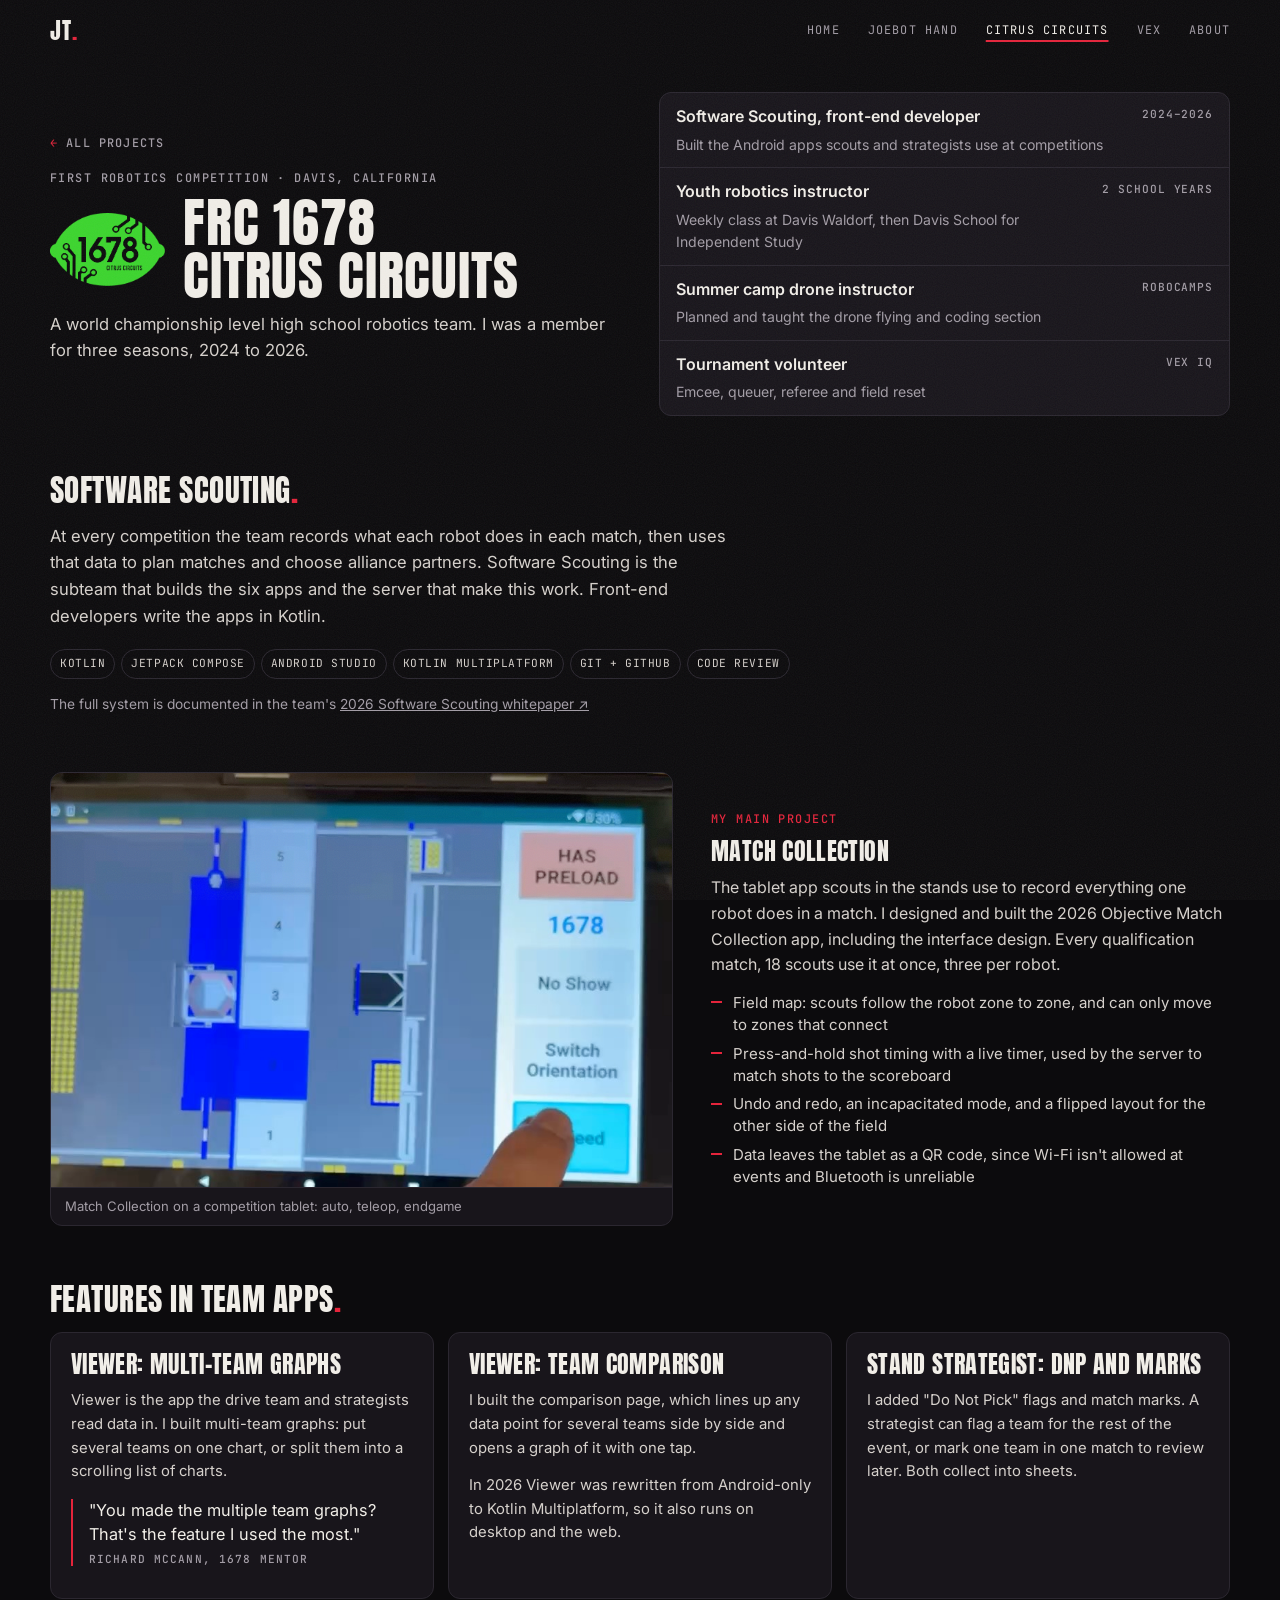
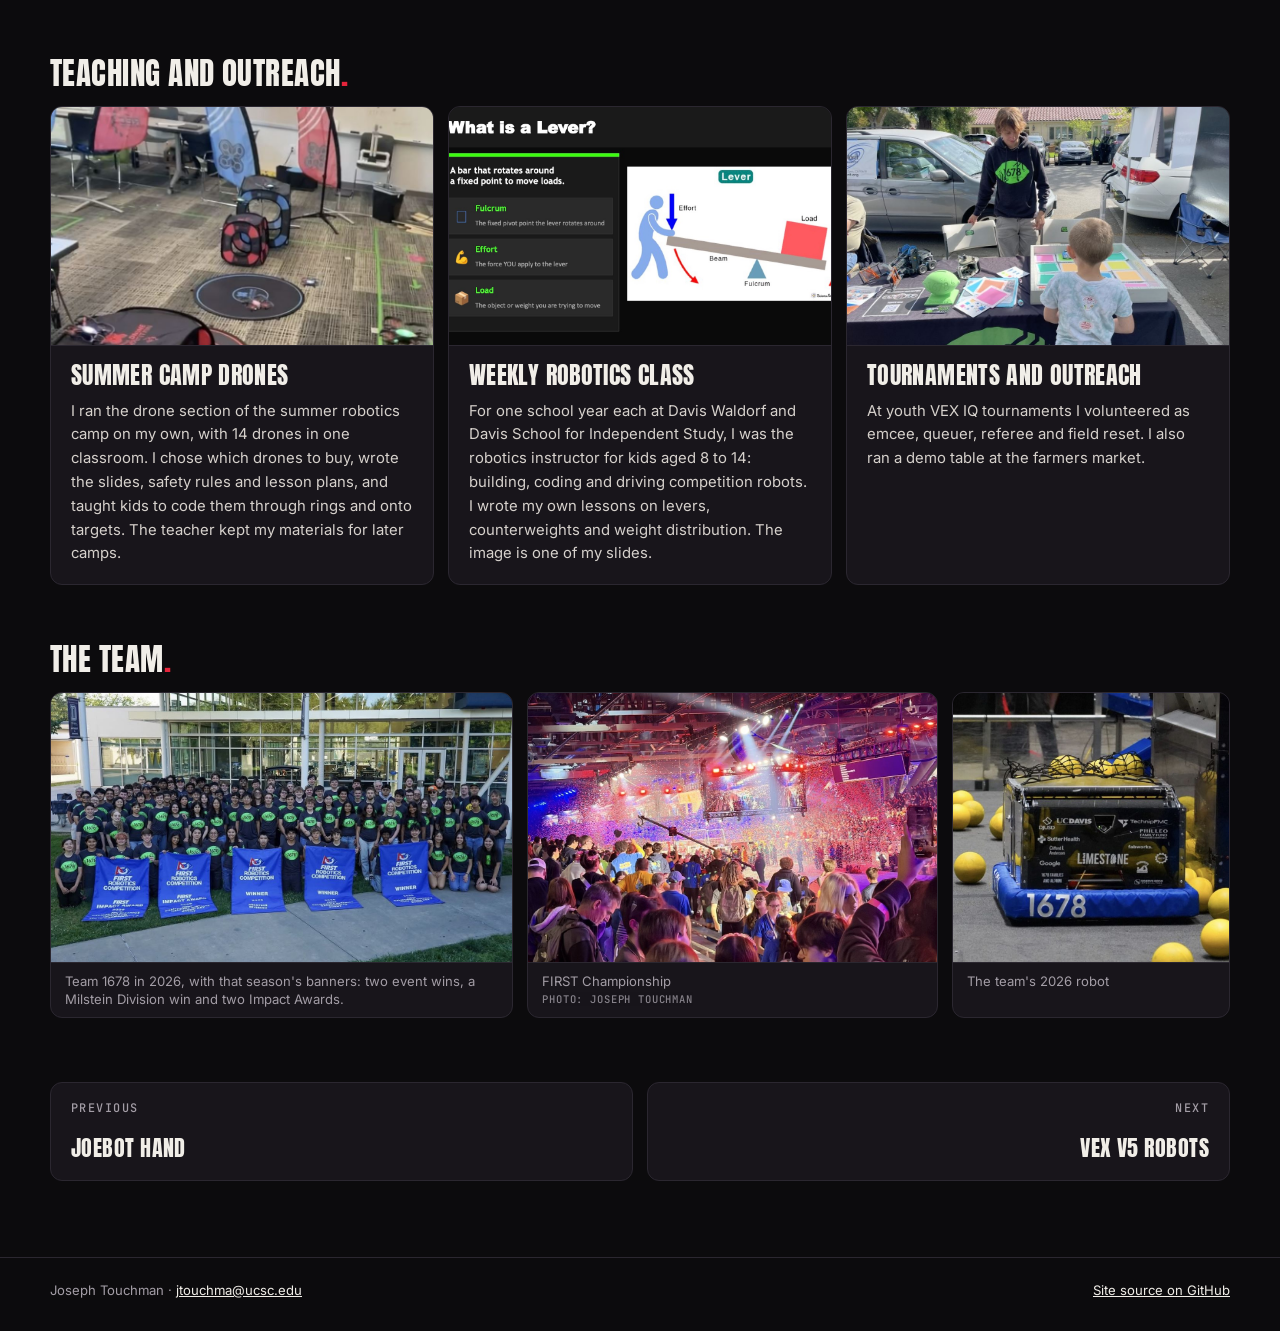
==== commit ec1f6187: "Citrus page fixes, shorter demo status text, footer name - Citrus: three seasons, drop subteam size," ====
--- a/citrus.html
+++ b/citrus.html
@@ -4,11 +4,11 @@
   <meta charset="utf-8">
   <meta name="viewport" content="width=device-width, initial-scale=1">
   <title>FRC 1678 Citrus Circuits · Joe Touchman</title>
-  <meta name="description" content="My two seasons on FRC Team 1678 Citrus Circuits: Software Scouting front-end developer, youth robotics instructor and tournament volunteer.">
+  <meta name="description" content="My three seasons on FRC Team 1678 Citrus Circuits: Software Scouting front-end developer, youth robotics instructor and tournament volunteer.">
   <link rel="canonical" href="https://joetouchman.com/citrus.html">
   <meta property="og:type" content="website">
   <meta property="og:title" content="FRC 1678 Citrus Circuits · Joe Touchman">
-  <meta property="og:description" content="My two seasons on FRC Team 1678 Citrus Circuits: Software Scouting front-end developer, youth robotics instructor and tournament volunteer.">
+  <meta property="og:description" content="My three seasons on FRC Team 1678 Citrus Circuits: Software Scouting front-end developer, youth robotics instructor and tournament volunteer.">
   <meta property="og:url" content="https://joetouchman.com/citrus.html">
   <meta property="og:image" content="https://joetouchman.com/assets/img/og.jpg">
   <meta name="twitter:card" content="summary_large_image">
@@ -44,7 +44,7 @@
             <img src="assets/img/citrus-logo.png" width="313" height="199" alt="Citrus Circuits 1678 logo">
             <h1>FRC 1678 Citrus Circuits</h1>
           </div>
-          <p class="lead">A world championship level high school robotics team. I was a member for two seasons, 2024 to 2026.</p>
+          <p class="lead">A world championship level high school robotics team. I was a member for three seasons, 2024 to 2026.</p>
         </div>
         <ul class="roles" aria-label="My roles">
           <li><b>Software Scouting, front-end developer</b><em>2024–2026</em><span>Built the Android apps scouts and strategists use at competitions</span></li>
@@ -56,8 +56,9 @@
 
       <section class="block reveal">
         <h2>Software Scouting</h2>
-        <p class="lead">At every competition the team records what each robot does in each match, then uses that data to plan matches and choose alliance partners. Software Scouting is the 21-student subteam that builds the six apps and the server that make this work. Front-end developers write the apps in Kotlin.</p>
+        <p class="lead">At every competition the team records what each robot does in each match, then uses that data to plan matches and choose alliance partners. Software Scouting is the subteam that builds the six apps and the server that make this work. Front-end developers write the apps in Kotlin.</p>
         <ul class="chips"><li>Kotlin</li><li>Jetpack Compose</li><li>Android Studio</li><li>Kotlin Multiplatform</li><li>Git + GitHub</li><li>Code review</li></ul>
+        <p class="small" style="margin-top:1em">The full system is documented in the team's <a href="https://drive.google.com/file/d/1hhZVOEdRNCF3oYh1uQEQY3pWei5Criop/view" target="_blank" rel="noopener">2026 Software Scouting whitepaper ↗</a></p>
       </section>
 
       <section class="block reveal">
@@ -71,7 +72,7 @@
           <div>
             <span class="tag tag--hot">My main project</span>
             <h3>Match Collection</h3>
-            <p>The tablet app scouts in the stands use to record everything one robot does in a match. I designed and built about 90% of the 2026 Objective Match Collection app, including the interface design. Every qualification match, 18 scouts use it at once, three per robot.</p>
+            <p>The tablet app scouts in the stands use to record everything one robot does in a match. I designed and built the 2026 Objective Match Collection app, including the interface design. Every qualification match, 18 scouts use it at once, three per robot.</p>
             <ul class="ticks">
               <li>Field map: scouts follow the robot zone to zone, and can only move to zones that connect</li>
               <li>Press-and-hold shot timing with a live timer, used by the server to match shots to the scoreboard</li>
@@ -88,7 +89,7 @@
           <article class="card">
             <h3>Viewer: multi-team graphs</h3>
             <p>Viewer is the app the drive team and strategists read data in. I built multi-team graphs: put several teams on one chart, or split them into a scrolling list of charts.</p>
-            <blockquote>"You made the multiple team graphs? That's the feature I used the most."<cite>A 1678 coach</cite></blockquote>
+            <blockquote>"You made the multiple team graphs? That's the feature I used the most."<cite>Richard McCann, 1678 mentor</cite></blockquote>
           </article>
           <article class="card">
             <h3>Viewer: team comparison</h3>
@@ -111,7 +112,7 @@
             <p>I ran the drone section of the summer robotics camp on my own, with 14 drones in one classroom. I chose which drones to buy, wrote the slides, safety rules and lesson plans, and taught kids to code them through rings and onto targets. The teacher kept my materials for later camps.</p>
           </article>
           <article class="card card--img">
-            <img src="assets/img/slide-levers.jpg" loading="lazy" width="1200" height="675" alt="One of my slides comparing a short arm and a long arm on a robot.">
+            <img src="assets/img/slide-levers.jpg" loading="lazy" width="1200" height="675" alt="My slide titled What is a Lever?, explaining the fulcrum, effort and load.">
             <h3>Weekly robotics class</h3>
             <p>For one school year each at Davis Waldorf and Davis School for Independent Study, I was the robotics instructor for kids aged 8 to 14: building, coding and driving competition robots. I wrote my own lessons on levers, counterweights and weight distribution. The image is one of my slides.</p>
           </article>
@@ -132,11 +133,11 @@
           </figure>
           <figure class="frame">
             <img src="assets/img/worlds.jpg" loading="lazy" width="1200" height="897" alt="Confetti falling over the crowd at the FIRST Championship.">
-            <figcaption>FIRST Championship</figcaption>
+            <figcaption>FIRST Championship <span class="credit-line">Photo: Joseph Touchman</span></figcaption>
           </figure>
           <figure class="frame">
-            <img src="assets/img/robot-2026.jpg" loading="lazy" width="900" height="996" alt="The 2026 Citrus Circuits robot, seen from above.">
-            <figcaption>The 2026 robot. I didn't work on the robot itself, only the scouting software.</figcaption>
+            <img src="assets/img/robot-2026.jpg" loading="lazy" width="900" height="898" alt="The 2026 Citrus Circuits robot on the field, surrounded by yellow game pieces.">
+            <figcaption>The team's 2026 robot</figcaption>
           </figure>
         </div>
       </section>
@@ -150,7 +151,7 @@
 
   <footer class="footer">
     <div class="wrap">
-      <p>Joseph "Joe" Touchman · <a href="mailto:jtouchma@ucsc.edu">jtouchma@ucsc.edu</a></p>
+      <p>Joseph Touchman · <a href="mailto:jtouchma@ucsc.edu">jtouchma@ucsc.edu</a></p>
       <p><a href="https://github.com/JoeTouchman/joetouchman.com" target="_blank" rel="noopener">Site source on GitHub</a></p>
     </div>
   </footer>
--- a/css/style.css
+++ b/css/style.css
@@ -125,6 +125,7 @@
 .frame > img, .frame > video { width: 100%; }
 .frame figcaption { padding: 9px 14px; font-size: .82rem; color: var(--muted); border-top: 1px solid var(--line); line-height: 1.4; }
 .frame figcaption b { color: var(--text); font-weight: 600; }
+.credit-line { display: block; margin-top: 2px; font: 500 .66rem var(--mono); letter-spacing: .08em; text-transform: uppercase; color: var(--muted); opacity: .8; }
 
 /* ---------- hero ---------- */
 .hero { position: relative; min-height: 100svh; display: flex; flex-direction: column; padding-top: 72px; overflow: hidden; }
@@ -329,8 +330,13 @@
 .demo__cam { flex: 1 1 50%; }
 .demo__cam[hidden] { display: none; }
 .demo__cam canvas { width: 100%; }
-.demo__robot { flex: 1 1 50%; max-width: 300px; }
-.demo__robot canvas { width: 100%; }
+.demo__robot { flex: 1 1 50%; max-width: 400px; }
+.demo__view { position: relative; aspect-ratio: 13 / 14; }
+.demo__view canvas { position: absolute; inset: 0; width: 100%; height: 100%; }
+.demo__view canvas[hidden] { display: none; }
+.demo__view canvas.gl { cursor: grab; }
+.demo__view canvas.gl:active { cursor: grabbing; }
+.demo__hint { margin: 2px 0 8px; text-align: center; font: 500 .66rem var(--mono); letter-spacing: .1em; text-transform: uppercase; color: var(--muted); }
 .bars { display: grid; gap: 5px; margin-top: 4px; }
 .bars li { display: grid; grid-template-columns: 54px 1fr 38px; gap: 10px; align-items: center; font-family: var(--mono); font-size: .68rem; color: var(--muted); text-transform: uppercase; letter-spacing: .06em; }
 .bars i { height: 5px; border-radius: 3px; background: var(--line); overflow: hidden; }
@@ -405,7 +411,7 @@
   .arrow::after { right: -4px; top: auto; bottom: -1px; border: 5px solid transparent; border-top-color: var(--muted); }
   .demo__stage { flex-direction: column; }
   .demo__cam { width: 100%; }
-  .demo__robot { max-width: 260px; width: 100%; }
+  .demo__robot { max-width: 320px; width: 100%; }
   .gallery img { height: 220px; }
   .roles li { grid-template-columns: 1fr; }
   .roles em { grid-row: auto; grid-column: 1; }
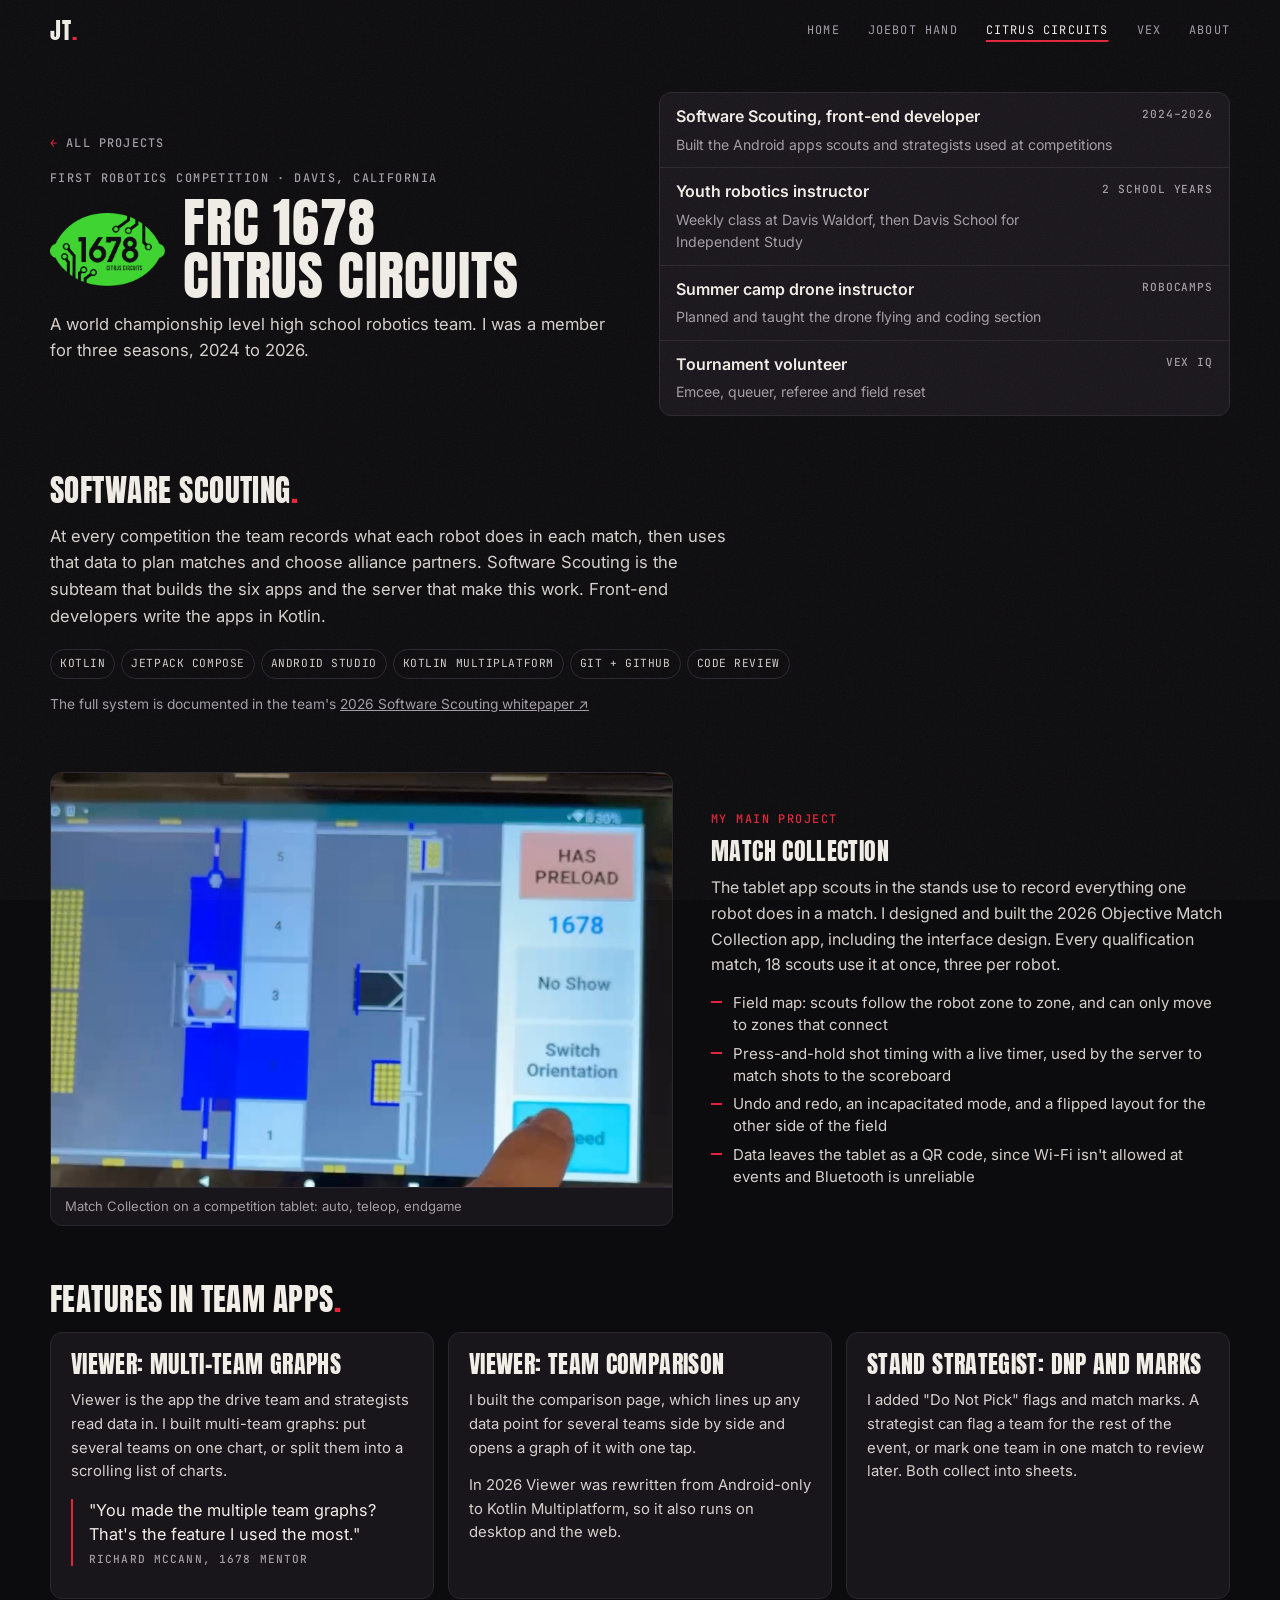
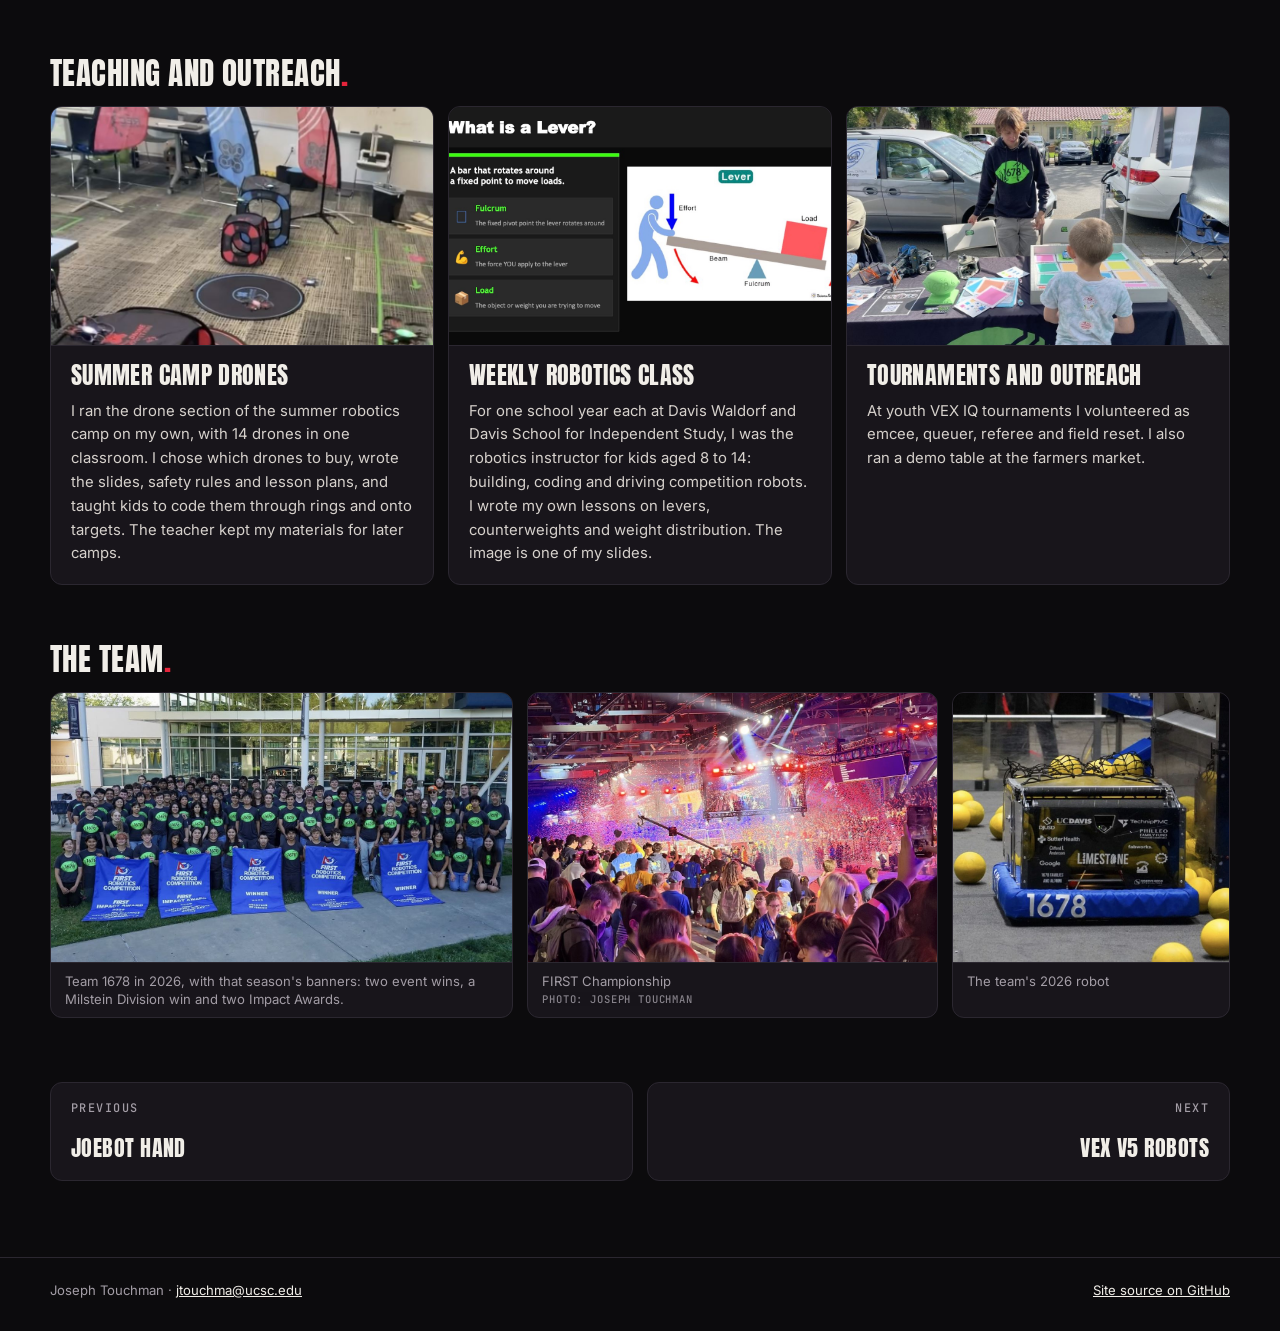
==== commit 3112dfe3: "Final portrait, VEX finalist, About link on phones, small copy edits" ====
--- a/citrus.html
+++ b/citrus.html
@@ -47,7 +47,7 @@
           <p class="lead">A world championship level high school robotics team. I was a member for three seasons, 2024 to 2026.</p>
         </div>
         <ul class="roles" aria-label="My roles">
-          <li><b>Software Scouting, front-end developer</b><em>2024–2026</em><span>Built the Android apps scouts and strategists use at competitions</span></li>
+          <li><b>Software Scouting, front-end developer</b><em>2024–2026</em><span>Built the Android apps scouts and strategists used at competitions</span></li>
           <li><b>Youth robotics instructor</b><em>2 school years</em><span>Weekly class at Davis Waldorf, then Davis School for Independent Study</span></li>
           <li><b>Summer camp drone instructor</b><em>Robocamps</em><span>Planned and taught the drone flying and coding section</span></li>
           <li><b>Tournament volunteer</b><em>VEX IQ</em><span>Emcee, queuer, referee and field reset</span></li>
--- a/css/style.css
+++ b/css/style.css
@@ -300,7 +300,9 @@
 .creditbox h4 { color: var(--text); }
 .creditbox > div:last-child h4 { color: var(--accent); }
 .creditbox p { color: var(--soft); margin: 0; }
-.creditbox a { color: var(--text); text-decoration-color: var(--accent); text-underline-offset: 3px; }
+.creditbox a { color: var(--accent); font-weight: 600; text-decoration: none; }
+.creditbox a::after { content: " ↗"; }
+.creditbox a:hover { text-decoration: underline; text-underline-offset: 3px; }
 .results { display: flex; flex-wrap: wrap; gap: 8px; margin-top: 1em; }
 
 /* pipeline diagram */
@@ -396,9 +398,8 @@
 @media (max-width: 640px) {
   .wrap { width: calc(100% - 36px); }
   .nav { padding-inline: 18px; }
-  .nav__links { gap: 14px; }
-  .nav__links a { font-size: .66rem; letter-spacing: .06em; }
-  .nav__links .hide-s { display: none; }
+  .nav__links { gap: 12px; }
+  .nav__links a { font-size: .64rem; letter-spacing: .04em; }
   .hero__name .line--outline { -webkit-text-stroke-width: 1.5px; }
   .contacts .c { font-size: .9rem; gap: 10px; }
   .contacts small { display: none; }
@@ -424,3 +425,11 @@
   .reveal, .eyebrow, .contacts, .hero__portrait, .hero__media { opacity: 1; transform: none; }
   .hero__name .line > span { transform: none; }
 }
+@media (max-width: 400px) {
+  .nav { padding-inline: 14px; }
+  .nav__links { gap: 9px; }
+  .nav__links a { letter-spacing: .02em; }
+}
+@media (max-width: 349px) {
+  .nav__links .hide-s { display: none; }
+}
